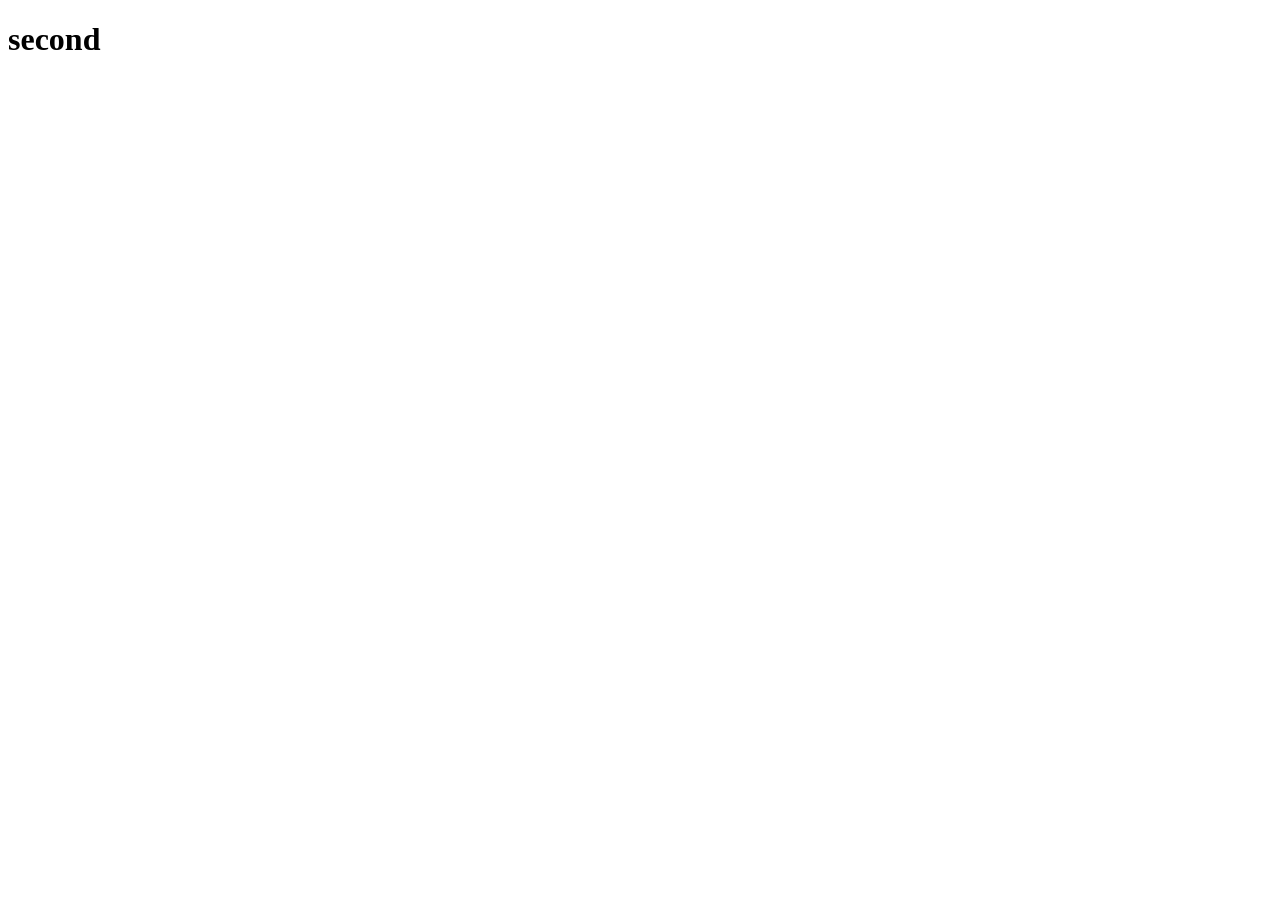
==== second.html @ 65c56406 "firstcommit" ====
<!DOCTYPE html>
<html lang="en">
<head>
    <meta charset="UTF-8">
    <meta name="viewport" content="width=device-width, initial-scale=1.0">
    <title>Document</title>
</head>
<body>
    <h1>second</h1>
</body>
</html>
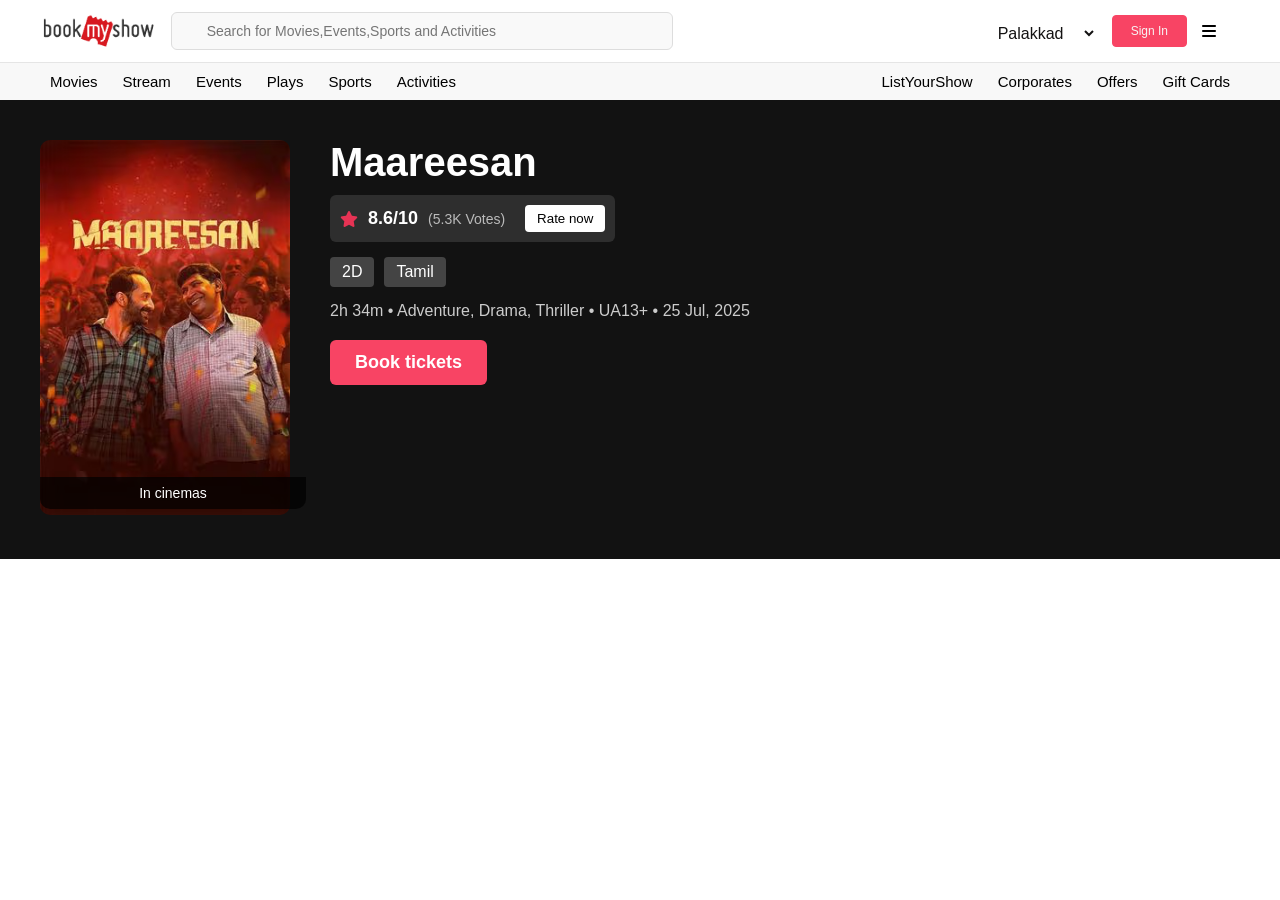
==== commit f0c78ad2: "secondpage" ====
--- a/second.html
+++ b/second.html
@@ -3,9 +3,71 @@
 <head>
     <meta charset="UTF-8">
     <meta name="viewport" content="width=device-width, initial-scale=1.0">
+    <link rel="stylesheet" href="https://cdnjs.cloudflare.com/ajax/libs/font-awesome/6.5.1/css/all.min.css">
     <title>Document</title>
+    <link rel="stylesheet" href="second.css">
+    <link rel="stylesheet" href="https://fonts.googleapis.com/css2?family=Material+Symbols+Outlined:opsz,wght,FILL,GRAD@24,400,0,0&icon_names=star" />
 </head>
 <body>
-    <h1>second</h1>
+    <nav class="nav_bar">
+<div class="left"><img src="Screenshot 2025-07-25 135633.png"><input type="text" placeholder="Search for Movies,Events,Sports and Activities"></div>
+<div class="right">
+  <h1 class="location"><select>
+    <option>Palakkad</option>
+    <option>Pattambi</option>
+    <option>Koppam</option>
+    <option>Ottappalam</option>
+    <option>Alathur</option>
+    <option>Shoranur</option> 
+    <option>Chittur</option>    
+  </select></h1>
+  <button>Sign In</button>
+<div class="menu">
+  <i class="fa-solid fa-bars"></i>
+</div>
+
+</div>
+ </nav>
+        <nav class="sec-nav">
+          <div class="s-left">
+            <p>Movies</p>
+            <p>Stream</p>
+            <p>Events</p>
+            <p>Plays</p>
+            <p>Sports</p>
+            <p>Activities</p>
+          </div>
+          <div class="s-right">
+            <p>ListYourShow</p>
+            <p>Corporates</p>
+            <p>Offers</p>
+            <p>Gift Cards</p>
+          </div>
+            </nav>
+            <section class="movie-section">
+        <div class="movie-poster">
+            <img src="./assets/maareesanbookmyshow.avif" alt="Maareesan Poster">
+            <span class="in-cinemas">In cinemas</span>
+        </div>
+
+        <div class="movie-details">
+            <h1>Maareesan</h1>
+            <div class="rating-box">
+                <i class="fa-solid fa-star"></i>
+                <span class="rating">8.6/10</span>
+                <span class="votes">(5.3K Votes)</span>
+                <button class="rate-btn">Rate now</button>
+            </div>
+
+            <div class="tags">
+                <span class="tag">2D</span>
+                <span class="tag">Tamil</span>
+            </div>
+
+            <p class="movie-info">2h 34m • Adventure, Drama, Thriller • UA13+ • 25 Jul, 2025</p>
+            
+            <button class="book-btn">Book tickets</button>
+        </div>
+    </section>
 </body>
 </html>
--- a/second.css
+++ b/second.css
@@ -0,0 +1,201 @@
+*{
+    margin: 0;
+    padding: 0;
+    font-family: Arial, Helvetica, sans-serif;
+}
+.nav_bar {
+  display: flex;
+  justify-content: space-between;
+  align-items: center;
+  padding: 12px 40px;
+  background-color: #ffffff;
+  border-bottom: 1px solid #e5e5e5;
+}
+.nav_bar .left {
+  display: flex;
+  align-items: center;
+  gap: 15px;
+}
+.nav_bar .right {
+  display: flex;
+  align-items: center;
+  gap: 20px;
+}
+.nav_bar .left img {
+  height: 35px;
+  width: auto;
+  cursor: pointer;
+}
+.nav_bar .left input {
+  width: 450px;
+  padding: 10px 15px 10px 35px;
+  border: 1px solid #ddd;
+  border-radius: 6px;
+  outline: none;
+  font-size: 14px;
+  background: #f9f9f9 url('https://cdn-icons-png.flaticon.com/512/622/622669.png') no-repeat 10px center;
+  background-size: 16px;
+  transition: 0.3s;
+}
+.right p{
+    max-lines: 22px;
+    font-size:22px ;
+}
+.nav_bar button {
+  padding: 8px 18px;
+  background-color: #f84464;
+  font-size: 12px;
+  color: rgb(247, 243, 243);
+  border: 1px solid rgb(248, 68, 100);
+  border-radius: 4px;
+  text-align: center;
+  cursor: pointer;
+  transition: 0.3s;
+  display: block;
+}
+
+  .nav_bar .right {
+  display: flex;
+  align-items: center;
+  gap: 15px;
+}
+.nav_bar select {
+  border: none;
+  font-size: 16px;
+  font-weight: 500;
+  background: transparent;
+  cursor: pointer;
+  color: #131212;
+}
+.menu{margin-right: 24px;
+    display: flex;
+    flex-direction: row;
+    justify-content: center;
+    align-items: center;
+    position: relative;
+    cursor: pointer;
+}
+.sec-nav {
+  display: flex;
+  justify-content: space-between;
+  align-items: center;
+  background: #f8f8f8;
+  padding: 10px 50px;
+  font-size: 15px;
+}
+.s-left {
+  display: flex;
+  gap: 25px;
+}
+.s-right {
+  display: flex;
+  gap: 25px;
+}
+/* 🎬 Movie Section Layout */
+.movie-section {
+    display: flex;
+    gap: 40px;
+    padding: 40px;
+    background-color: #121212;
+    color: white;
+}
+
+/* 🎭 Movie Poster */
+.movie-poster {
+    position: relative;
+}
+
+.movie-poster img {
+    width: 250px;
+    border-radius: 10px;
+}
+
+.in-cinemas {
+    position: absolute;
+    bottom: 10px;
+    left: 0;
+    width: 100%;
+    text-align: center;
+    background: rgba(0, 0, 0, 0.7);
+    padding: 8px;
+    border-radius: 0 0 10px 10px;
+    font-size: 14px;
+}
+
+
+.movie-details {
+    max-width: 700px;
+}
+
+.movie-details h1 {
+    font-size: 40px;
+    margin-bottom: 10px;
+}
+.rating-box {
+    display: flex;
+    align-items: center;
+    gap: 10px;
+    background-color: #2e2e2e;
+    padding: 10px;
+    border-radius: 6px;
+    width: fit-content;
+    margin-bottom: 15px;
+}
+
+.rating-box i {
+    color: #e63354;
+}
+ 
+
+.rating-box .rating {
+    font-weight: bold;
+    font-size: 18px;
+}
+
+.rating-box .votes {
+    font-size: 14px;
+    color: #bbb;
+}
+
+.rate-btn {
+    margin-left: 10px;
+    padding: 6px 12px;
+    background: white;
+    border: none;
+    border-radius: 4px;
+    cursor: pointer;
+}
+.tags {
+    display: flex;
+    gap: 10px;
+    margin: 15px 0;
+}
+
+.tag {
+    background: #444;
+    padding: 6px 12px;
+    border-radius: 4px;
+}
+
+.movie-info {
+    margin-bottom: 20px;
+    font-size: 16px;
+    color: #ccc;
+}
+
+.book-btn {
+    background-color: #f84464;
+    color: white;
+    padding: 12px 25px;
+    border: none;
+    border-radius: 6px;
+    font-size: 18px;
+    font-weight: bold;
+    cursor: pointer;
+    transition: 0.3s ease;
+}
+
+.book-btn:hover {
+    background-color: #e63354;
+}
+
